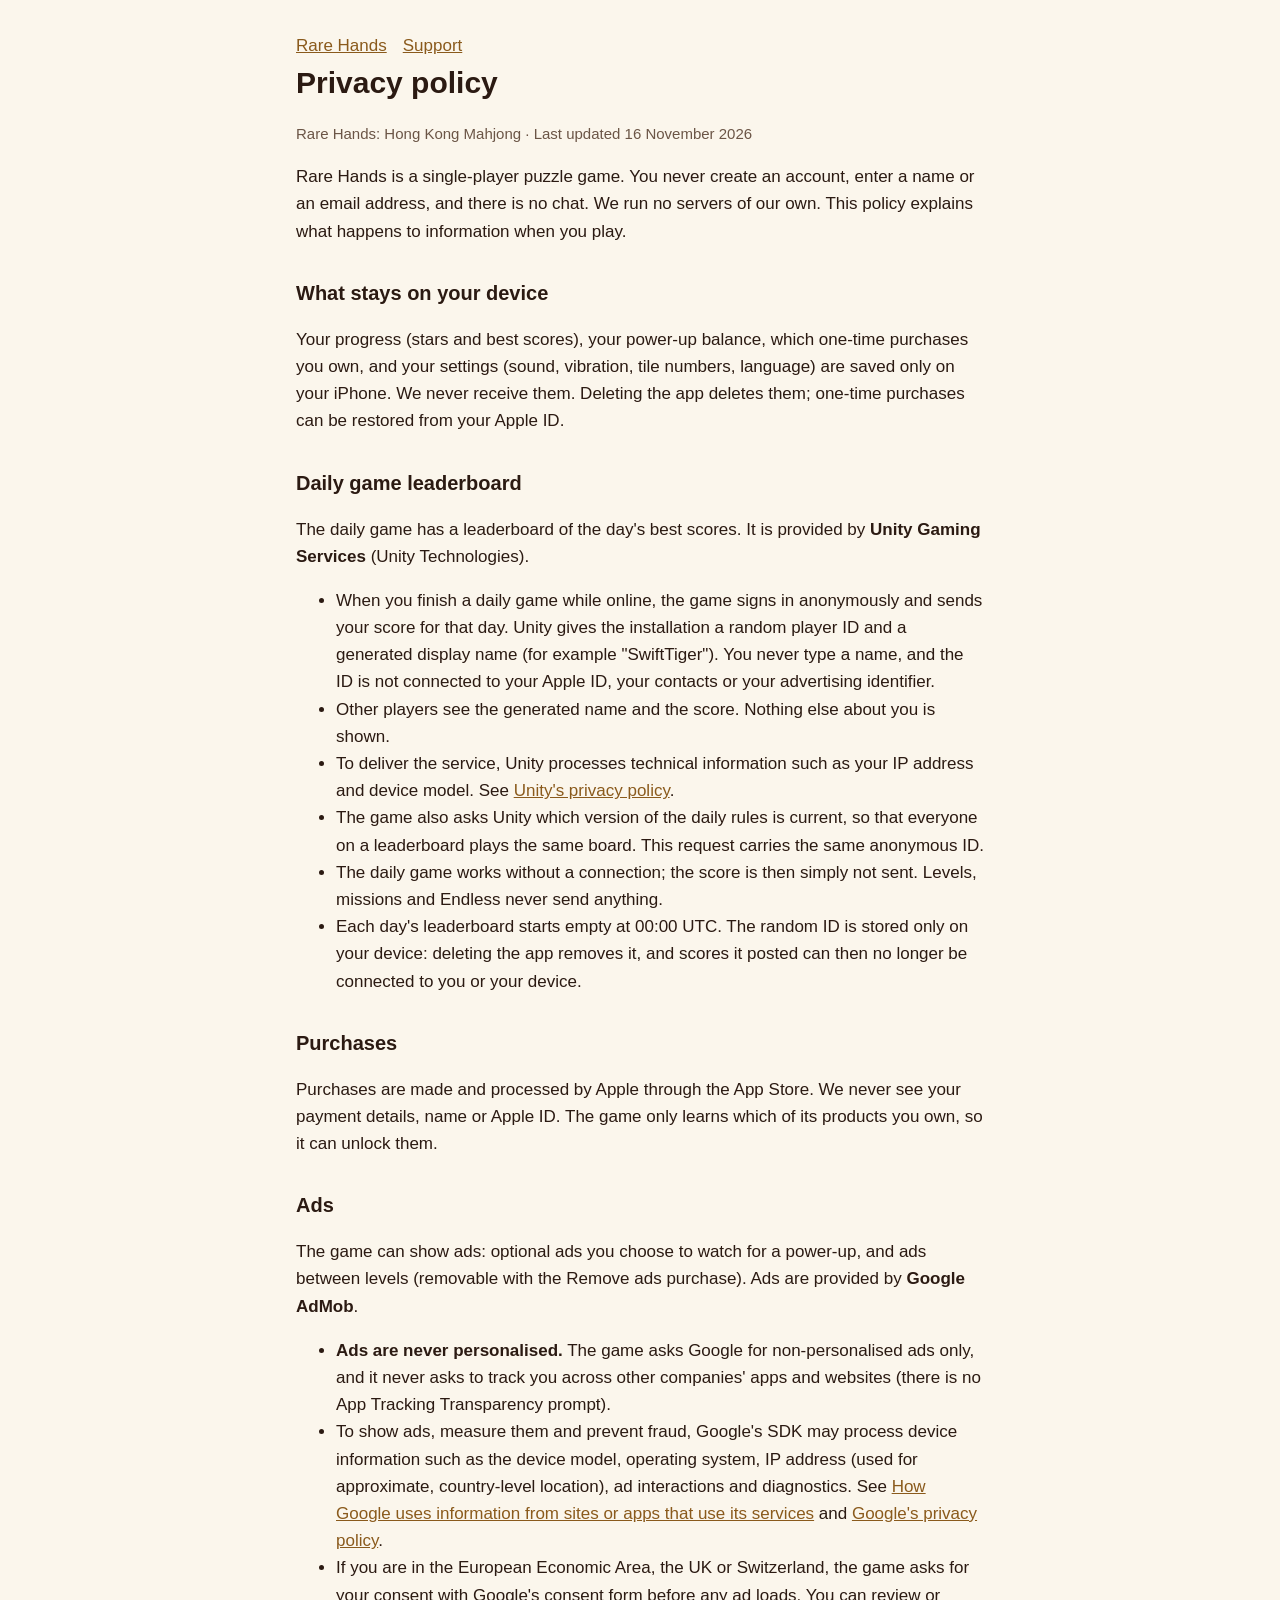
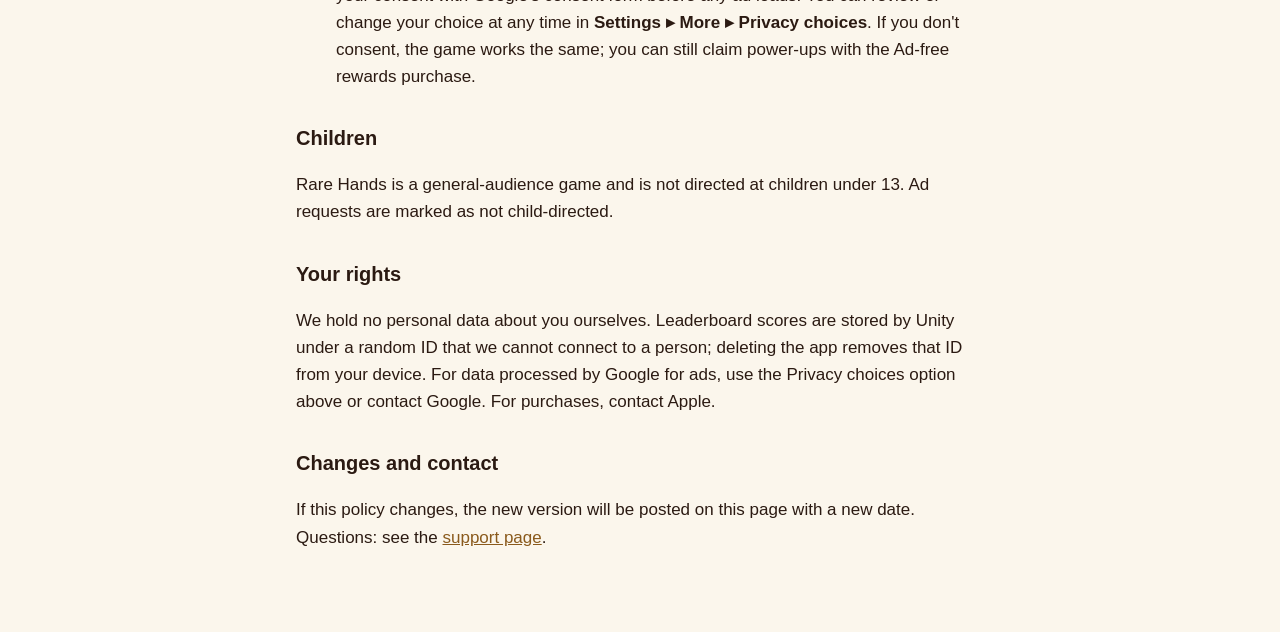
==== rare-hands/privacy.html @ 60b554bc "Rare Hands support and privacy pages" ====
<!doctype html>
<html lang="en">
<head>
<meta charset="utf-8">
<meta name="viewport" content="width=device-width, initial-scale=1">
<title>Rare Hands · Privacy policy</title>
<link rel="stylesheet" href="style.css">
</head>
<body>
<main>
<nav><a href="index.html">Rare Hands</a><a href="support.html">Support</a></nav>
<h1>Privacy policy</h1>
<p class="muted">Rare Hands: Hong Kong Mahjong · Last updated 16 November 2026</p>

<p>Rare Hands is a single-player puzzle game. You never create an account, enter a name or an email address, and there is no chat. We run no servers of our own. This policy explains what happens to information when you play.</p>

<h2>What stays on your device</h2>
<p>Your progress (stars and best scores), your power-up balance, which one-time purchases you own, and your settings (sound, vibration, tile numbers, language) are saved only on your iPhone. We never receive them. Deleting the app deletes them; one-time purchases can be restored from your Apple ID.</p>

<h2>Daily game leaderboard</h2>
<p>The daily game has a leaderboard of the day's best scores. It is provided by <strong>Unity Gaming Services</strong> (Unity Technologies).</p>
<ul>
<li>When you finish a daily game while online, the game signs in anonymously and sends your score for that day. Unity gives the installation a random player ID and a generated display name (for example "SwiftTiger"). You never type a name, and the ID is not connected to your Apple ID, your contacts or your advertising identifier.</li>
<li>Other players see the generated name and the score. Nothing else about you is shown.</li>
<li>To deliver the service, Unity processes technical information such as your IP address and device model. See <a href="https://unity.com/legal/privacy-policy">Unity's privacy policy</a>.</li>
<li>The game also asks Unity which version of the daily rules is current, so that everyone on a leaderboard plays the same board. This request carries the same anonymous ID.</li>
<li>The daily game works without a connection; the score is then simply not sent. Levels, missions and Endless never send anything.</li>
<li>Each day's leaderboard starts empty at 00:00 UTC. The random ID is stored only on your device: deleting the app removes it, and scores it posted can then no longer be connected to you or your device.</li>
</ul>

<h2>Purchases</h2>
<p>Purchases are made and processed by Apple through the App Store. We never see your payment details, name or Apple ID. The game only learns which of its products you own, so it can unlock them.</p>

<h2>Ads</h2>
<p>The game can show ads: optional ads you choose to watch for a power-up, and ads between levels (removable with the Remove ads purchase). Ads are provided by <strong>Google AdMob</strong>.</p>
<ul>
<li><strong>Ads are never personalised.</strong> The game asks Google for non-personalised ads only, and it never asks to track you across other companies' apps and websites (there is no App Tracking Transparency prompt).</li>
<li>To show ads, measure them and prevent fraud, Google's SDK may process device information such as the device model, operating system, IP address (used for approximate, country-level location), ad interactions and diagnostics. See <a href="https://policies.google.com/technologies/partner-sites">How Google uses information from sites or apps that use its services</a> and <a href="https://policies.google.com/privacy">Google's privacy policy</a>.</li>
<li>If you are in the European Economic Area, the UK or Switzerland, the game asks for your consent with Google's consent form before any ad loads. You can review or change your choice at any time in <strong>Settings ▸ More ▸ Privacy choices</strong>. If you don't consent, the game works the same; you can still claim power-ups with the Ad-free rewards purchase.</li>
</ul>

<h2>Children</h2>
<p>Rare Hands is a general-audience game and is not directed at children under 13. Ad requests are marked as not child-directed.</p>

<h2>Your rights</h2>
<p>We hold no personal data about you ourselves. Leaderboard scores are stored by Unity under a random ID that we cannot connect to a person; deleting the app removes that ID from your device. For data processed by Google for ads, use the Privacy choices option above or contact Google. For purchases, contact Apple.</p>

<h2>Changes and contact</h2>
<p>If this policy changes, the new version will be posted on this page with a new date. Questions: see the <a href="support.html">support page</a>.</p>
</main>
</body>
</html>
---- rare-hands/style.css ----
:root { --bg: #fbf6ec; --text: #2b1a12; --muted: #6b5546; --accent: #8a5a1c; --rule: #e3d6c1; }
@media (prefers-color-scheme: dark) { :root { --bg: #1e120d; --text: #f1e4cf; --muted: #c9b59b; --accent: #e3be72; --rule: #4a3527; } }
* { box-sizing: border-box; }
body { margin: 0; background: var(--bg); color: var(--text); font: 17px/1.6 -apple-system, BlinkMacSystemFont, "Segoe UI", Roboto, sans-serif; }
main { max-width: 720px; margin: 0 auto; padding: 32px 16px 64px; }
h1 { font-size: 30px; margin: 0 0 4px; }
h2 { font-size: 20px; margin: 32px 0 8px; }
p, li { color: var(--text); }
.muted { color: var(--muted); font-size: 15px; }
a { color: var(--accent); }
hr { border: 0; border-top: 1px solid var(--rule); margin: 32px 0; }
nav a { margin-right: 16px; }
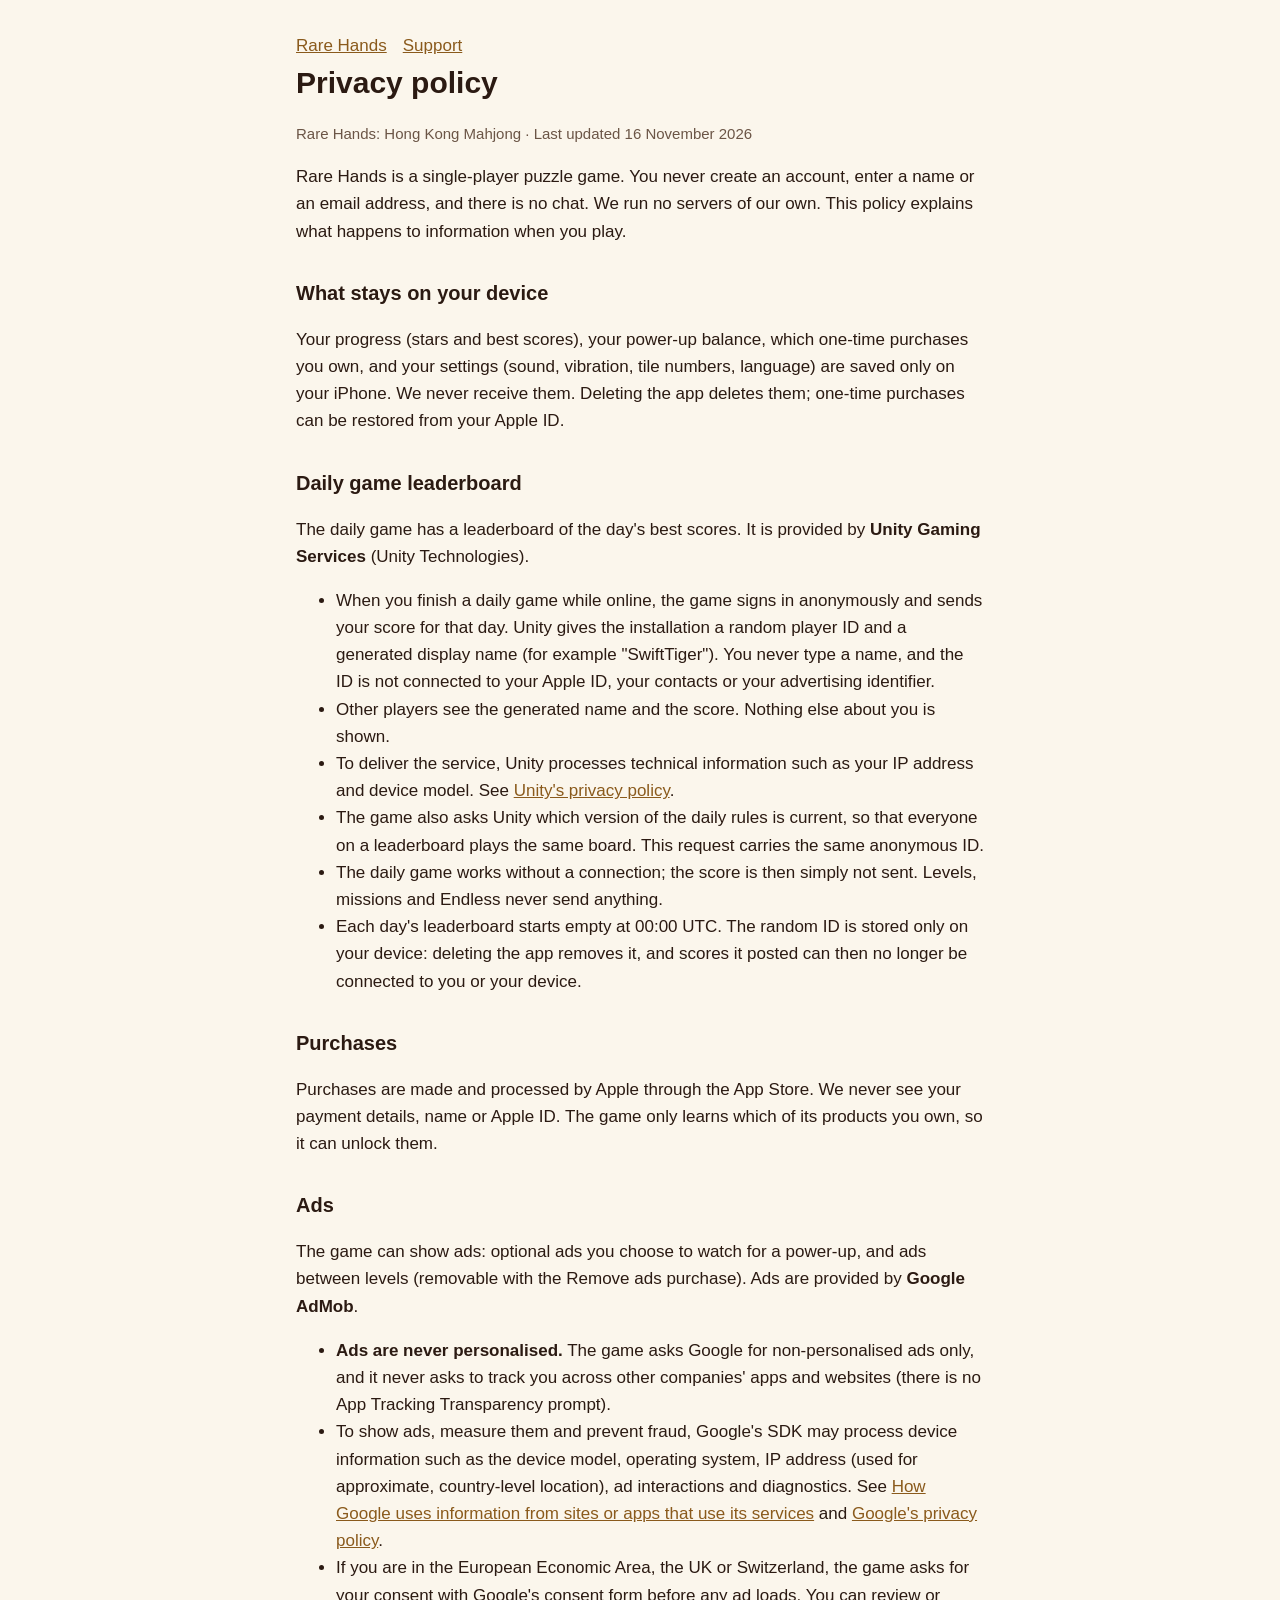
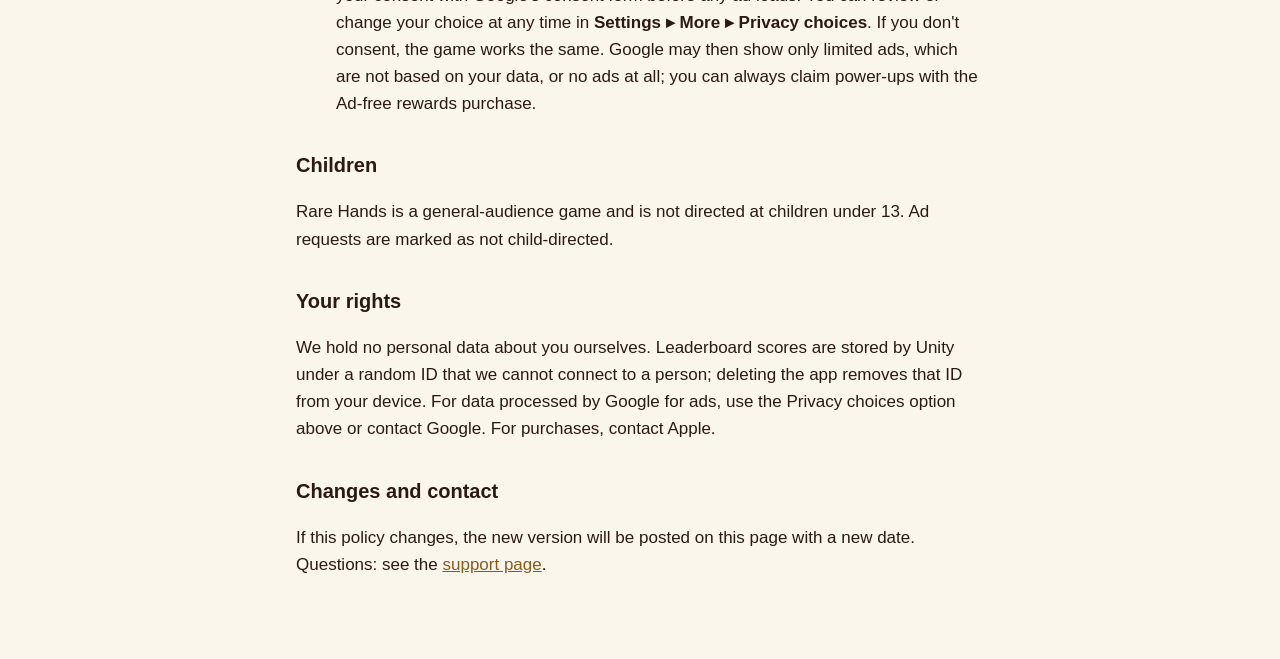
==== commit 6959da29: "Privacy: what happens to ads when consent is refused" ====
--- a/rare-hands/privacy.html
+++ b/rare-hands/privacy.html
@@ -36,7 +36,7 @@
 <ul>
 <li><strong>Ads are never personalised.</strong> The game asks Google for non-personalised ads only, and it never asks to track you across other companies' apps and websites (there is no App Tracking Transparency prompt).</li>
 <li>To show ads, measure them and prevent fraud, Google's SDK may process device information such as the device model, operating system, IP address (used for approximate, country-level location), ad interactions and diagnostics. See <a href="https://policies.google.com/technologies/partner-sites">How Google uses information from sites or apps that use its services</a> and <a href="https://policies.google.com/privacy">Google's privacy policy</a>.</li>
-<li>If you are in the European Economic Area, the UK or Switzerland, the game asks for your consent with Google's consent form before any ad loads. You can review or change your choice at any time in <strong>Settings ▸ More ▸ Privacy choices</strong>. If you don't consent, the game works the same; you can still claim power-ups with the Ad-free rewards purchase.</li>
+<li>If you are in the European Economic Area, the UK or Switzerland, the game asks for your consent with Google's consent form before any ad loads. You can review or change your choice at any time in <strong>Settings ▸ More ▸ Privacy choices</strong>. If you don't consent, the game works the same. Google may then show only limited ads, which are not based on your data, or no ads at all; you can always claim power-ups with the Ad-free rewards purchase.</li>
 </ul>
 
 <h2>Children</h2>
